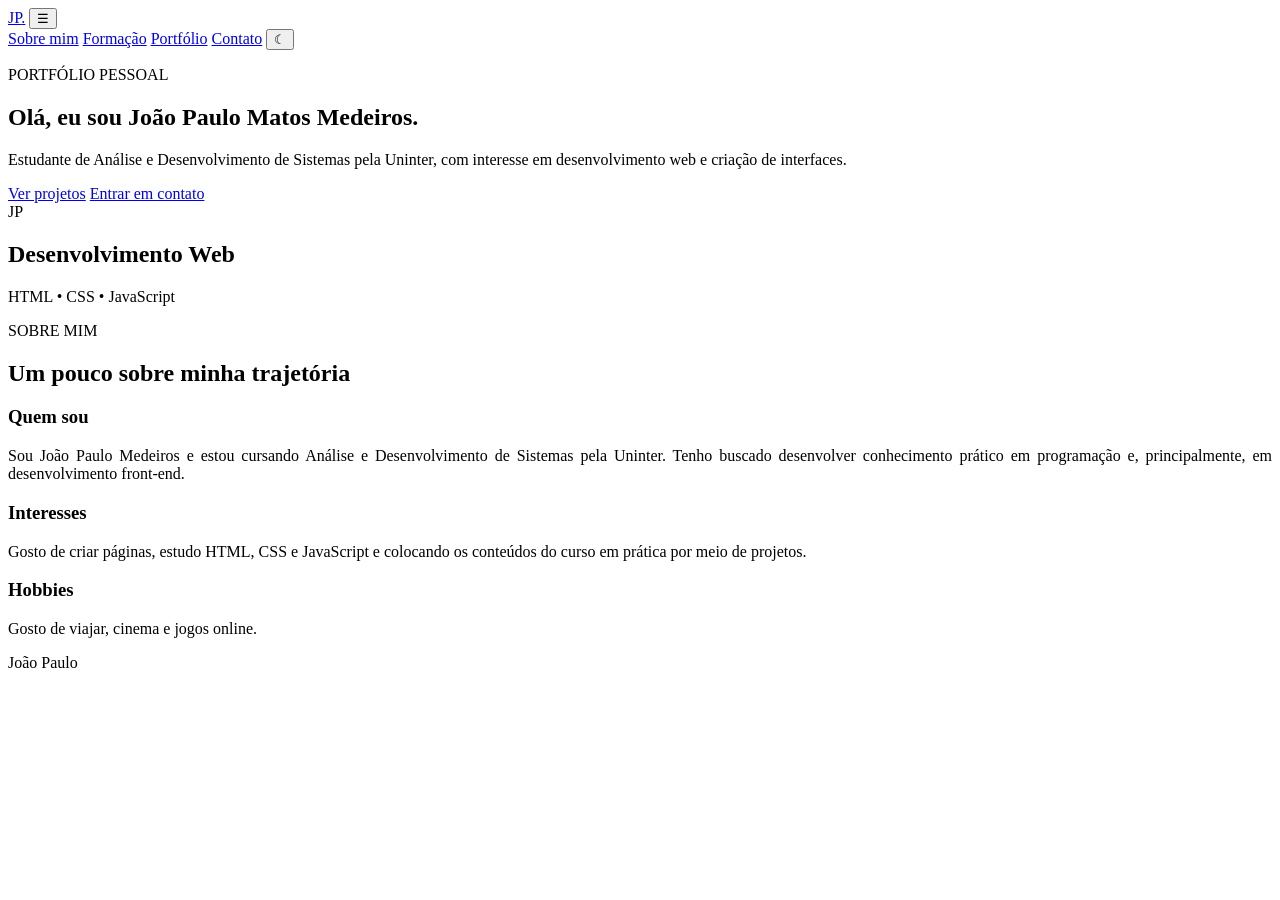
==== index.html @ 82b903bb "Add files via upload" ====
<!DOCTYPE html>
<html lang="pt-BR">
<head>
    <meta charset="UTF-8">
    <meta name="viewport" content="width=device-width, initial-scale=1.0">
    <meta name="description" content="Portfólio pessoal de João Paulo Medeiros.">
    <title>João Paulo | Sobre mim</title>
    <link rel="stylesheet" href="css/style.css">
</head>
<body>
    
    <header class="cabecalho">
        <a class="logo" href="index.html">JP<span>.</span></a>

        <button class="botao-menu" id="botaoMenu" aria-label="Abrir menu">☰</button>

        <nav class="menu" id="menu">
            <a class="ativo" href="index.html">Sobre mim</a>
            <a href="formacao.html">Formação</a>
            <a href="portfolio.html">Portfólio</a>
            <a href="contato.html">Contato</a>
            <button class="tema" id="botaoTema" type="button" aria-label="Alternar tema">☾</button>
        </nav>
    </header>

    <main>
        <section class="hero">
            <div class="hero-texto">
                <p class="etiqueta">PORTFÓLIO PESSOAL</p>
                <h1>Olá, eu sou <span>João Paulo Matos Medeiros</span>.</h1>
                <p class="subtitulo">
                    Estudante de Análise e Desenvolvimento de Sistemas pela Uninter, com interesse
                    em desenvolvimento web e criação de interfaces.
                </p>
                <div class="botoes">
                    <a class="botao" href="portfolio.html">Ver projetos</a>
                    <a class="botao secundario" href="contato.html">Entrar em contato</a>
                </div>
            </div>

            <div class="cartao-perfil">
                <div class="avatar">JP</div>
                <h2>Desenvolvimento Web</h2>
                <p>HTML • CSS • JavaScript</p>
            </div>
        </section>

        <section class="secao">
            <div class="titulo-secao">
                <p class="etiqueta">SOBRE MIM</p>
                <h2>Um pouco sobre minha trajetória</h2>
            </div>

            <div class="grade grade-2">
                <article class="cartao">
                    <h3>Quem sou</h3>
                    <p style="text-align: justify;">
                        Sou João Paulo Medeiros e estou cursando Análise e Desenvolvimento
                        de Sistemas pela Uninter. Tenho buscado desenvolver conhecimento
                        prático em programação e, principalmente, em desenvolvimento front-end.
                    </p>
                </article>

                <article class="cartao">
                    <h3>Interesses</h3>
                    <p>
                        Gosto de criar páginas,
                        estudo HTML, CSS e JavaScript e colocando os conteúdos do curso
                        em prática por meio de projetos.
                    </p>
                </article>

                <article class="cartao">
                    <h3>Hobbies</h3>
                    <p>
                        Gosto de viajar, cinema e jogos online.
                    </p>
                </article>
            </div>
        </section>
    </main>

    <footer>
        <p>João Paulo </p>
    </footer>

    <script src="js/script.js"></script>
</body>
</html>
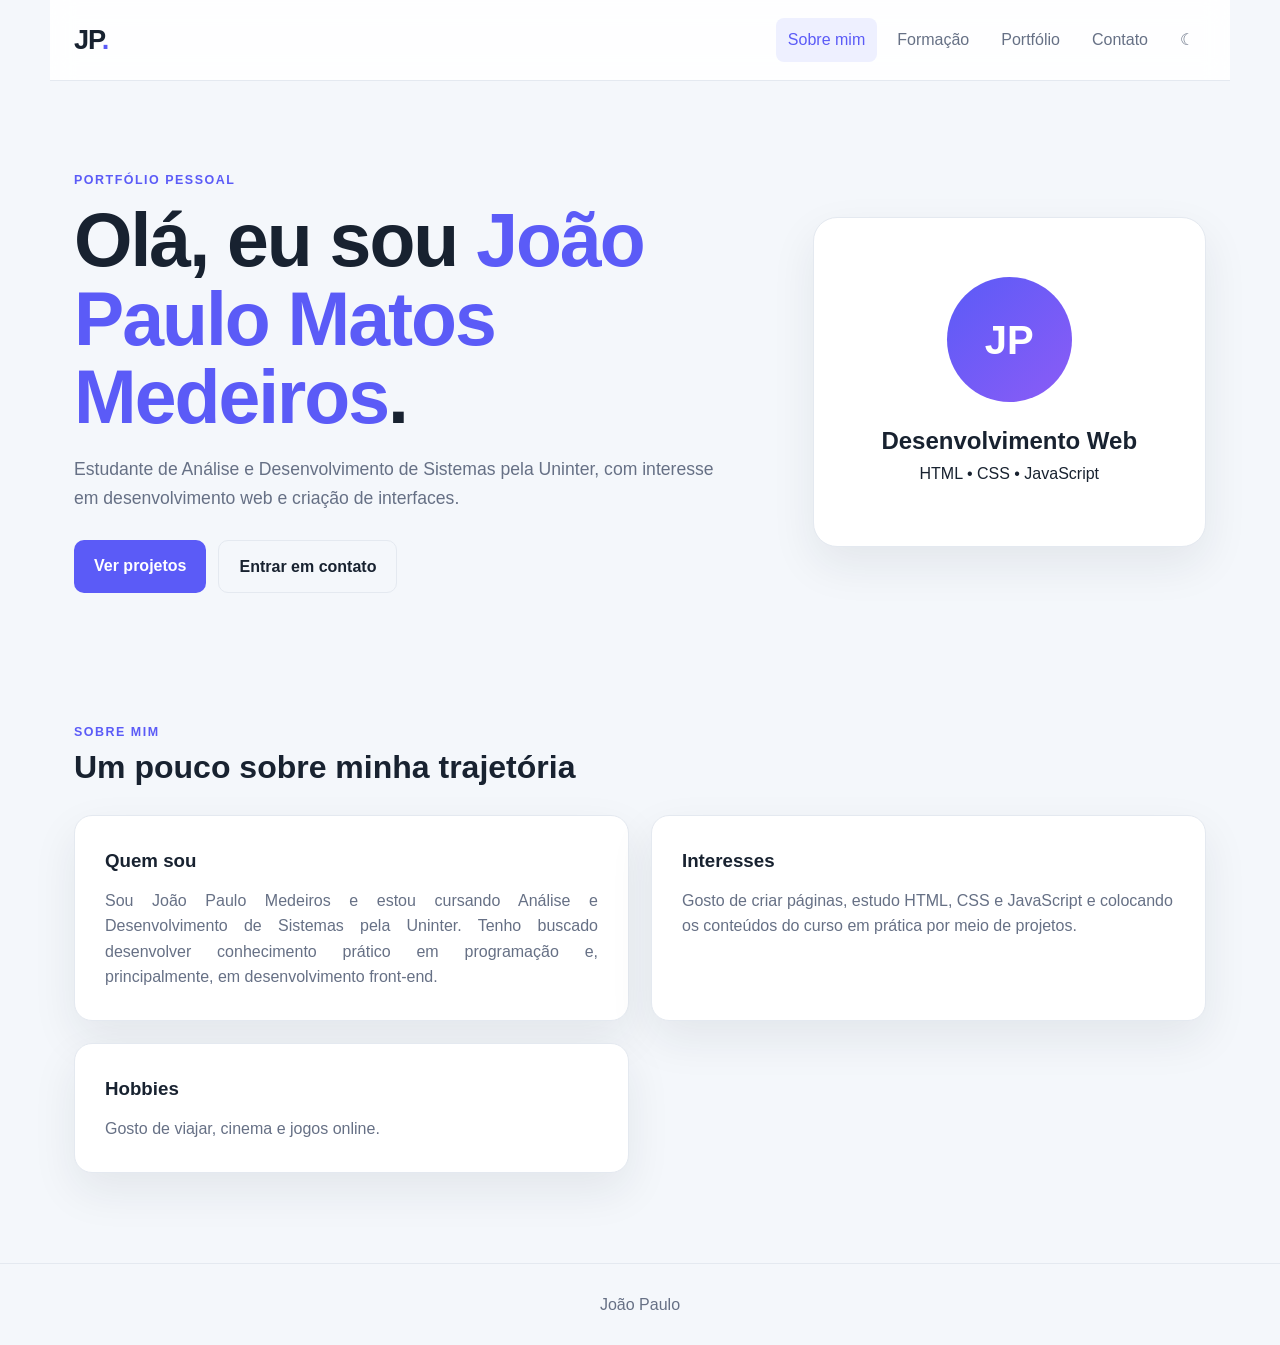
==== commit 716f1541: "Add files via upload" ====
--- a/index.html
+++ b/index.html
@@ -5,7 +5,7 @@
     <meta name="viewport" content="width=device-width, initial-scale=1.0">
     <meta name="description" content="Portfólio pessoal de João Paulo Medeiros.">
     <title>João Paulo | Sobre mim</title>
-    <link rel="stylesheet" href="css/style.css">
+    <link rel="stylesheet" href="style.css">
 </head>
 <body>
     
@@ -84,6 +84,6 @@
         <p>João Paulo </p>
     </footer>
 
-    <script src="js/script.js"></script>
+    <script src="script.js"></script>
 </body>
 </html>
--- a/style.css
+++ b/style.css
@@ -0,0 +1,430 @@
+
+
+:root {
+    --fundo: #f4f7fb;
+    --cartao: #ffffff;
+    --texto: #182230;
+    --texto-suave: #667085;
+    --borda: #e4e9f0;
+    --primaria: #5b5bf7;
+    --primaria-escura: #4444d8;
+    --sombra: 0 18px 45px rgba(31, 41, 55, 0.08);
+}
+
+* {
+    box-sizing: border-box;
+    margin: 0;
+    padding: 0;
+}
+
+html {
+    scroll-behavior: smooth;
+}
+
+body {
+    min-height: 100vh;
+    font-family: Arial, Helvetica, sans-serif;
+    background: var(--fundo);
+    color: var(--texto);
+    line-height: 1.6;
+}
+
+a {
+    color: inherit;
+    text-decoration: none;
+}
+
+button,
+input,
+textarea {
+    font: inherit;
+}
+
+
+.cabecalho {
+    position: sticky;
+    top: 0;
+    z-index: 10;
+    display: flex;
+    align-items: center;
+    justify-content: space-between;
+    max-width: 1180px;
+    margin: 0 auto;
+    padding: 18px 24px;
+    background: rgba(255, 255, 255, 0.88);
+    backdrop-filter: blur(12px);
+    border-bottom: 1px solid var(--borda);
+}
+
+.logo {
+    font-size: 1.7rem;
+    font-weight: 800;
+    letter-spacing: -1px;
+}
+
+.logo span,
+.hero h1 span {
+    color: var(--primaria);
+}
+
+.menu {
+    display: flex;
+    align-items: center;
+    gap: 8px;
+}
+
+.menu a,
+.tema {
+    border: 0;
+    background: transparent;
+    padding: 9px 12px;
+    border-radius: 8px;
+    color: var(--texto-suave);
+    cursor: pointer;
+}
+
+.menu a:hover,
+.menu a.ativo,
+.tema:hover {
+    background: #eef0ff;
+    color: var(--primaria);
+}
+
+.botao-menu {
+    display: none;
+    border: 0;
+    background: transparent;
+    font-size: 1.6rem;
+    cursor: pointer;
+}
+
+
+.hero {
+    max-width: 1180px;
+    margin: 0 auto;
+    padding: 90px 24px 70px;
+    display: grid;
+    grid-template-columns: 1.4fr 0.8fr;
+    gap: 50px;
+    align-items: center;
+}
+
+.etiqueta,
+.tag {
+    color: var(--primaria);
+    font-size: 0.78rem;
+    font-weight: 800;
+    letter-spacing: 1.5px;
+}
+
+.hero h1,
+.pagina-topo h1 {
+    margin: 10px 0 18px;
+    font-size: clamp(2.5rem, 6vw, 4.7rem);
+    line-height: 1.05;
+    letter-spacing: -2px;
+}
+
+.subtitulo,
+.pagina-topo p {
+    max-width: 650px;
+    color: var(--texto-suave);
+    font-size: 1.1rem;
+}
+
+.botoes {
+    display: flex;
+    flex-wrap: wrap;
+    gap: 12px;
+    margin-top: 28px;
+}
+
+.botao {
+    display: inline-block;
+    border: 0;
+    border-radius: 10px;
+    padding: 13px 20px;
+    background: var(--primaria);
+    color: #fff;
+    font-weight: 700;
+    cursor: pointer;
+    transition: 0.2s;
+}
+
+.botao:hover {
+    background: var(--primaria-escura);
+    transform: translateY(-2px);
+}
+
+.botao.secundario {
+    background: transparent;
+    color: var(--texto);
+    border: 1px solid var(--borda);
+}
+
+
+.cartao-perfil {
+    min-height: 330px;
+    display: flex;
+    flex-direction: column;
+    justify-content: center;
+    align-items: center;
+    text-align: center;
+    padding: 35px;
+    border: 1px solid var(--borda);
+    border-radius: 24px;
+    background: var(--cartao);
+    box-shadow: var(--sombra);
+}
+
+.avatar {
+    width: 125px;
+    height: 125px;
+    display: grid;
+    place-items: center;
+    margin-bottom: 20px;
+    border-radius: 50%;
+    background: linear-gradient(135deg, var(--primaria), #8b5cf6);
+    color: #fff;
+    font-size: 2.5rem;
+    font-weight: 800;
+}
+
+.secao {
+    max-width: 1180px;
+    margin: 0 auto;
+    padding: 60px 24px 90px;
+}
+
+.titulo-secao {
+    margin-bottom: 28px;
+}
+
+.titulo-secao h2,
+.cartao h2 {
+    margin-top: 5px;
+    font-size: 2rem;
+    line-height: 1.2;
+}
+
+.grade {
+    display: grid;
+    gap: 22px;
+}
+
+.grade-2 {
+    grid-template-columns: repeat(2, 1fr);
+}
+
+.grade-3 {
+    grid-template-columns: repeat(3, 1fr);
+}
+
+.cartao,
+.projeto,
+.habilidade,
+.formulario {
+    border: 1px solid var(--borda);
+    border-radius: 18px;
+    background: var(--cartao);
+    box-shadow: var(--sombra);
+}
+
+.cartao {
+    padding: 30px;
+}
+
+.cartao p {
+    margin-top: 12px;
+    color: var(--texto-suave);
+}
+
+.pagina-topo {
+    max-width: 1180px;
+    margin: 0 auto;
+    padding: 75px 24px 20px;
+}
+
+.pagina-topo h1 {
+    font-size: clamp(2.4rem, 5vw, 4rem);
+}
+
+.espacamento {
+    margin-top: 70px;
+}
+
+.numero {
+    display: inline-block;
+    margin-bottom: 15px;
+    color: var(--primaria);
+    font-weight: 800;
+}
+
+.habilidade {
+    padding: 22px;
+}
+
+.habilidade strong,
+.habilidade span {
+    display: block;
+}
+
+.habilidade span {
+    margin-top: 5px;
+    color: var(--texto-suave);
+    font-size: 0.9rem;
+}
+
+
+.projeto {
+    display: grid;
+    grid-template-columns: 60px 1fr;
+    gap: 18px;
+    padding: 28px;
+}
+
+.projeto-numero {
+    font-size: 1.4rem;
+    font-weight: 800;
+    color: var(--primaria);
+}
+
+.projeto h2 {
+    margin: 5px 0 10px;
+}
+
+.projeto p:not(.tag) {
+    color: var(--texto-suave);
+}
+
+.tecnologias {
+    margin-top: 16px;
+    font-size: 0.85rem;
+    font-weight: 700;
+}
+
+/* Formulário de contato. */
+.contato-area {
+    display: grid;
+    grid-template-columns: 0.8fr 1.2fr;
+    gap: 25px;
+}
+
+.contato-info ul {
+    list-style: none;
+    margin-top: 22px;
+}
+
+.contato-info li {
+    margin: 10px 0;
+    color: var(--texto-suave);
+}
+
+.formulario {
+    padding: 30px;
+}
+
+.formulario label {
+    display: block;
+    margin-bottom: 6px;
+    font-weight: 700;
+}
+
+.formulario input,
+.formulario textarea {
+    width: 100%;
+    padding: 13px 14px;
+    margin-bottom: 5px;
+    border: 1px solid var(--borda);
+    border-radius: 9px;
+    background: var(--fundo);
+    color: var(--texto);
+    outline: none;
+}
+
+.formulario input:focus,
+.formulario textarea:focus {
+    border-color: var(--primaria);
+}
+
+.formulario textarea {
+    resize: vertical;
+}
+
+.erro {
+    display: block;
+    min-height: 22px;
+    color: #d92d20;
+}
+
+.sucesso {
+    margin-top: 15px;
+    color: #087443;
+    font-weight: 700;
+}
+
+footer {
+    padding: 28px 24px;
+    text-align: center;
+    border-top: 1px solid var(--borda);
+    color: var(--texto-suave);
+}
+
+
+body.tema-escuro {
+    --fundo: #10131a;
+    --cartao: #181c25;
+    --texto: #f5f7fa;
+    --texto-suave: #a8b0bf;
+    --borda: #2a3140;
+    --primaria: #8585ff;
+    --primaria-escura: #6d6df5;
+}
+
+body.tema-escuro .cabecalho {
+    background: rgba(16, 19, 26, 0.9);
+}
+
+body.tema-escuro .menu a:hover,
+body.tema-escuro .menu a.ativo,
+body.tema-escuro .tema:hover {
+    background: #24283a;
+}
+
+
+@media (max-width: 800px) {
+    .botao-menu {
+        display: block;
+    }
+
+    .menu {
+        position: absolute;
+        top: 72px;
+        left: 0;
+        right: 0;
+        display: none;
+        flex-direction: column;
+        align-items: stretch;
+        padding: 15px 24px;
+        background: var(--cartao);
+        border-bottom: 1px solid var(--borda);
+    }
+
+    .menu.aberto {
+        display: flex;
+    }
+
+    .hero,
+    .contato-area {
+        grid-template-columns: 1fr;
+    }
+
+    .grade-2,
+    .grade-3 {
+        grid-template-columns: 1fr;
+    }
+
+    .hero {
+        padding-top: 60px;
+    }
+}
